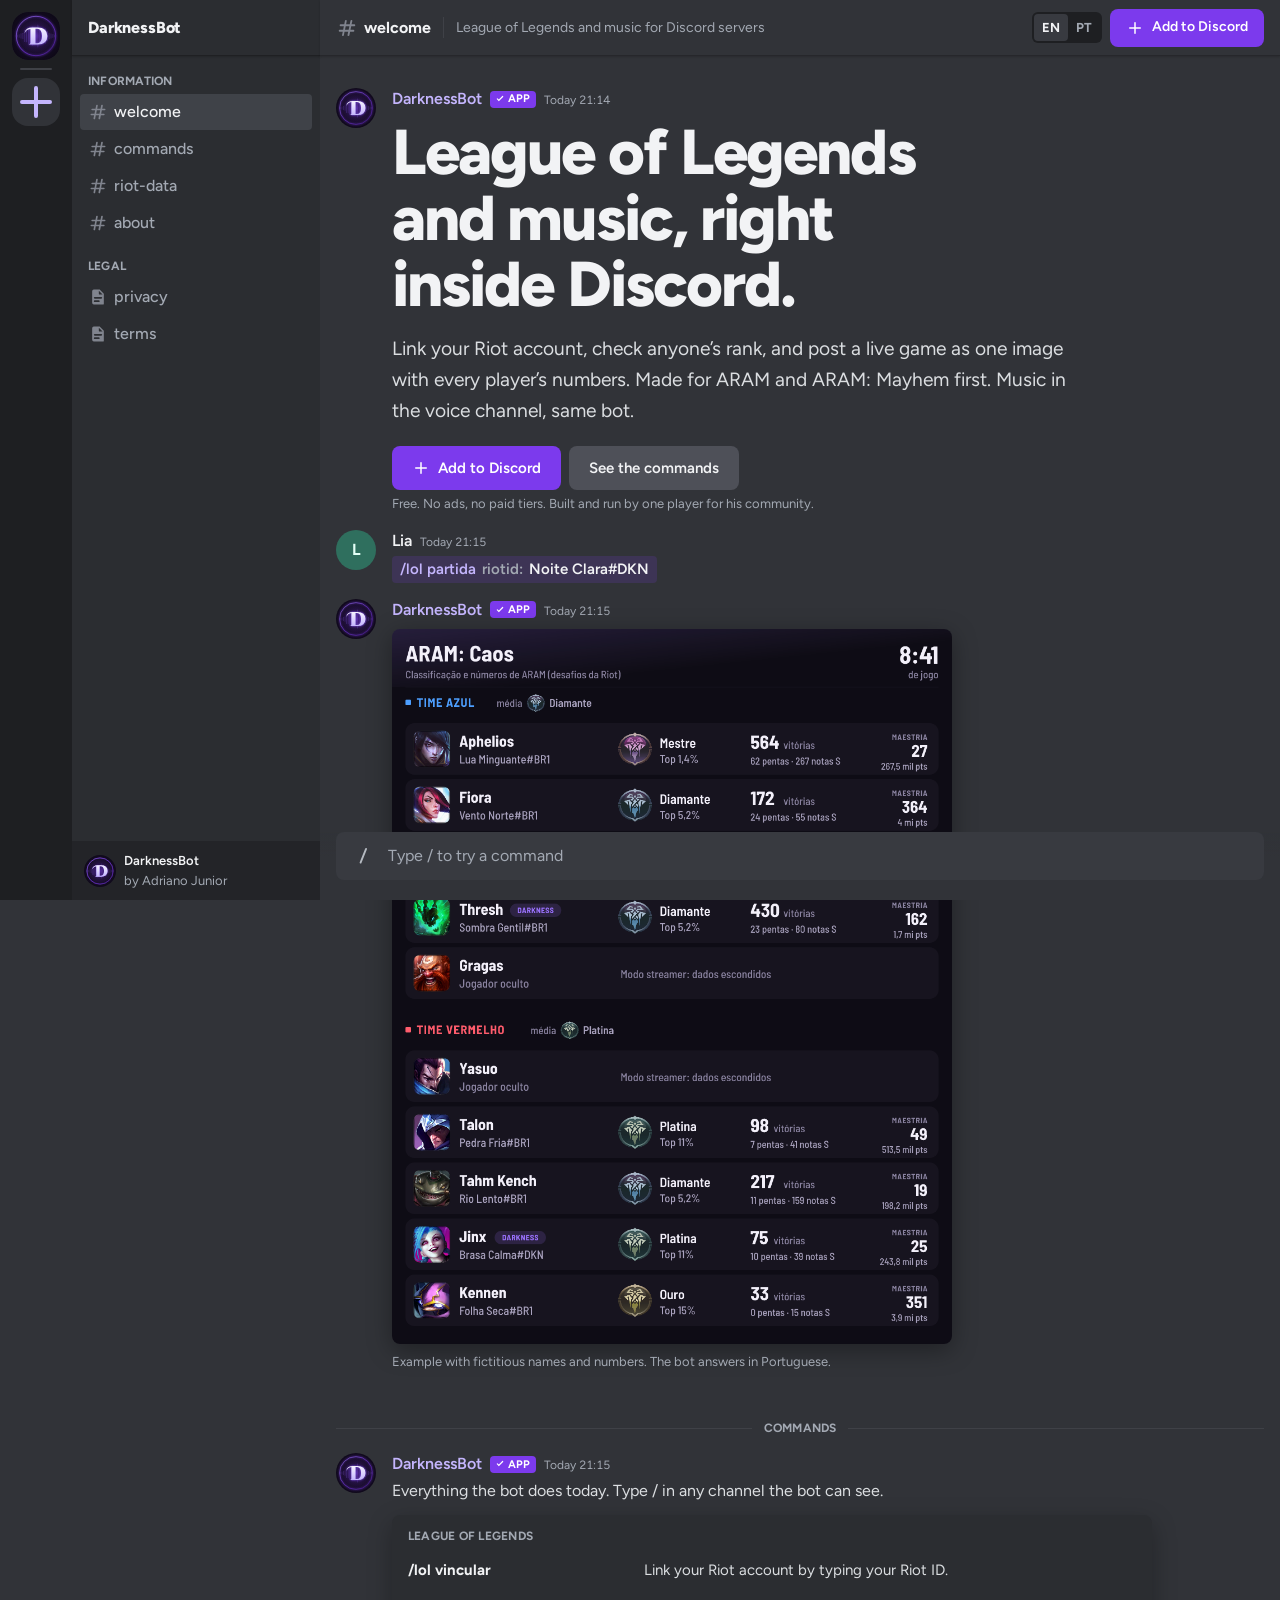
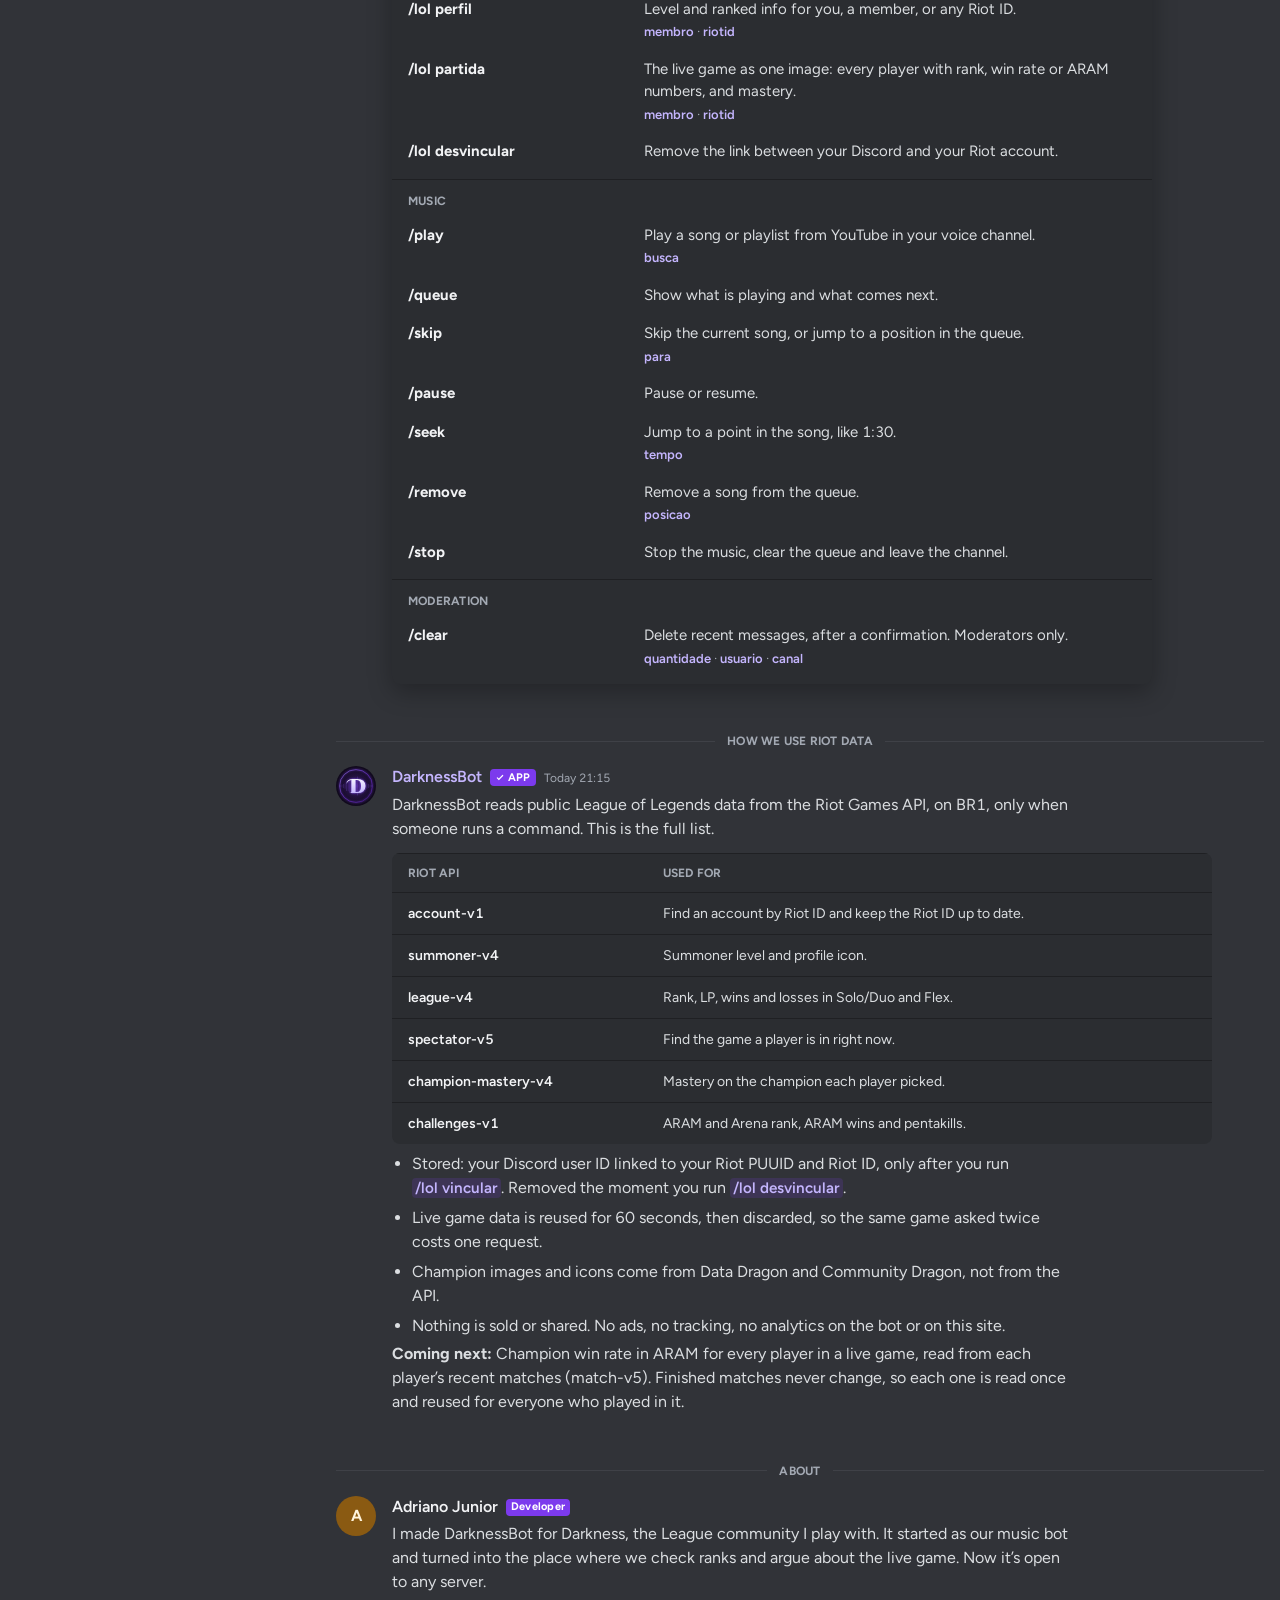
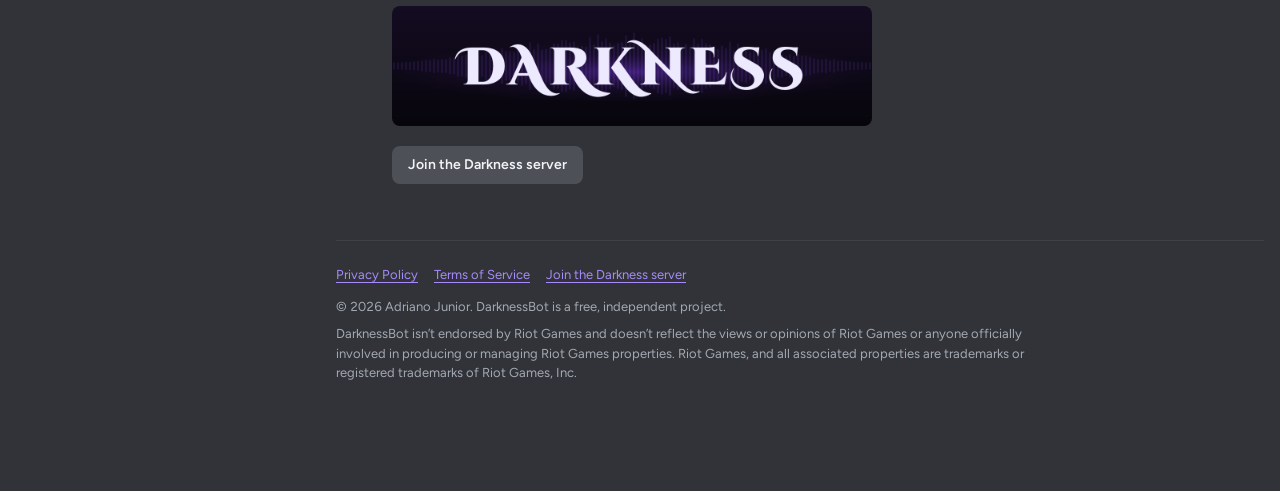
==== index.html @ 17e471e7 "Initial commit" ====
<!doctype html>
<html lang="en">
<head>
<meta charset="utf-8">
<meta name="viewport" content="width=device-width, initial-scale=1">
<meta http-equiv="Content-Security-Policy" content="default-src 'none'; img-src 'self'; style-src 'self'; font-src 'self'; script-src 'self'; base-uri 'none'; form-action 'none'">
<meta name="referrer" content="no-referrer">
<title>DarknessBot</title>
<meta name="description" content="Link your Riot account, check anyone’s rank, and post a live game as one image with every player’s numbers. Made for ARAM and ARAM: Mayhem first. Music in the voice channel, same bot.">
<meta name="theme-color" content="#313338">
<link rel="canonical" href="https://juniorstofel.github.io/darknessbot/index.html">
<link rel="alternate" hreflang="en" href="https://juniorstofel.github.io/darknessbot/index.html">
<link rel="alternate" hreflang="pt" href="https://juniorstofel.github.io/darknessbot/pt/index.html">
<link rel="icon" href="assets/img/avatar.svg" type="image/svg+xml">
<link rel="stylesheet" href="assets/site.css">
</head>
<body>
<a class="skip" href="#content">Skip to content</a>
<div class="app">
  <div class="rail" aria-hidden="true">
    <a class="rail-item rail-current" href="index.html" tabindex="-1"><img src="assets/img/avatar.svg" alt="" width="48" height="48"></a>
    <span class="rail-sep"></span>
    <a class="rail-item rail-add" href="https://discord.com/oauth2/authorize?client_id=1539409410491818075&permissions=3533824&integration_type=0&scope=bot+applications.commands" tabindex="-1" rel="noopener noreferrer"><svg viewBox="0 0 24 24" aria-hidden="true"><path fill="currentColor" d="M12 4a1 1 0 0 1 1 1v6h6a1 1 0 1 1 0 2h-6v6a1 1 0 1 1-2 0v-6H5a1 1 0 1 1 0-2h6V5a1 1 0 0 1 1-1Z"/></svg></a>
  </div>
  <aside class="side" id="channels" aria-label="DarknessBot">
    <div class="side-head"><a class="side-brand" href="index.html">DarknessBot</a></div>
    <nav aria-label="DarknessBot">
      <h2>Information</h2>
      <ul><li><a class="channel" href="#welcome" aria-current="page"><svg viewBox="0 0 24 24" aria-hidden="true"><path fill="currentColor" d="M10.9 3.2a1 1 0 0 1 .8 1.2L11 8h4l.8-4a1 1 0 1 1 2 .4L17 8h3a1 1 0 1 1 0 2h-3.4l-.8 4H19a1 1 0 1 1 0 2h-3.6l-.8 4a1 1 0 1 1-2-.4l.7-3.6h-4l-.7 4a1 1 0 1 1-2-.4L7.4 16H4a1 1 0 1 1 0-2h3.8l.8-4H5a1 1 0 0 1 0-2h4l.8-4a1 1 0 0 1 1.1-.8ZM10.6 10l-.8 4h4l.8-4h-4Z"/></svg><span>welcome</span></a></li><li><a class="channel" href="#commands"><svg viewBox="0 0 24 24" aria-hidden="true"><path fill="currentColor" d="M10.9 3.2a1 1 0 0 1 .8 1.2L11 8h4l.8-4a1 1 0 1 1 2 .4L17 8h3a1 1 0 1 1 0 2h-3.4l-.8 4H19a1 1 0 1 1 0 2h-3.6l-.8 4a1 1 0 1 1-2-.4l.7-3.6h-4l-.7 4a1 1 0 1 1-2-.4L7.4 16H4a1 1 0 1 1 0-2h3.8l.8-4H5a1 1 0 0 1 0-2h4l.8-4a1 1 0 0 1 1.1-.8ZM10.6 10l-.8 4h4l.8-4h-4Z"/></svg><span>commands</span></a></li><li><a class="channel" href="#riot-data"><svg viewBox="0 0 24 24" aria-hidden="true"><path fill="currentColor" d="M10.9 3.2a1 1 0 0 1 .8 1.2L11 8h4l.8-4a1 1 0 1 1 2 .4L17 8h3a1 1 0 1 1 0 2h-3.4l-.8 4H19a1 1 0 1 1 0 2h-3.6l-.8 4a1 1 0 1 1-2-.4l.7-3.6h-4l-.7 4a1 1 0 1 1-2-.4L7.4 16H4a1 1 0 1 1 0-2h3.8l.8-4H5a1 1 0 0 1 0-2h4l.8-4a1 1 0 0 1 1.1-.8ZM10.6 10l-.8 4h4l.8-4h-4Z"/></svg><span>riot-data</span></a></li><li><a class="channel" href="#about"><svg viewBox="0 0 24 24" aria-hidden="true"><path fill="currentColor" d="M10.9 3.2a1 1 0 0 1 .8 1.2L11 8h4l.8-4a1 1 0 1 1 2 .4L17 8h3a1 1 0 1 1 0 2h-3.4l-.8 4H19a1 1 0 1 1 0 2h-3.6l-.8 4a1 1 0 1 1-2-.4l.7-3.6h-4l-.7 4a1 1 0 1 1-2-.4L7.4 16H4a1 1 0 1 1 0-2h3.8l.8-4H5a1 1 0 0 1 0-2h4l.8-4a1 1 0 0 1 1.1-.8ZM10.6 10l-.8 4h4l.8-4h-4Z"/></svg><span>about</span></a></li></ul>
      <h2>Legal</h2>
      <ul><li><a class="channel" href="privacy.html"><svg viewBox="0 0 24 24" aria-hidden="true"><path fill="currentColor" d="M7 3h7l5 5v12a1 1 0 0 1-1 1H7a2 2 0 0 1-2-2V5a2 2 0 0 1 2-2Zm6 1.5V8a1 1 0 0 0 1 1h3.5L13 4.5ZM8 12a1 1 0 0 0 0 2h8a1 1 0 1 0 0-2H8Zm0 4a1 1 0 0 0 0 2h5a1 1 0 1 0 0-2H8Z"/></svg><span>privacy</span></a></li><li><a class="channel" href="terms.html"><svg viewBox="0 0 24 24" aria-hidden="true"><path fill="currentColor" d="M7 3h7l5 5v12a1 1 0 0 1-1 1H7a2 2 0 0 1-2-2V5a2 2 0 0 1 2-2Zm6 1.5V8a1 1 0 0 0 1 1h3.5L13 4.5ZM8 12a1 1 0 0 0 0 2h8a1 1 0 1 0 0-2H8Zm0 4a1 1 0 0 0 0 2h5a1 1 0 1 0 0-2H8Z"/></svg><span>terms</span></a></li></ul>
    </nav>
    <div class="side-foot"><img src="assets/img/avatar.svg" alt="" width="32" height="32"><div><strong>DarknessBot</strong>by Adriano Junior</div></div>
  </aside>
  <div class="channel-main">
    <header class="topbar">
      <button class="menu-btn" type="button" aria-controls="channels" aria-expanded="false" aria-label="Open channels" hidden><svg viewBox="0 0 24 24" aria-hidden="true"><path fill="currentColor" d="M4 6a1 1 0 0 1 1-1h14a1 1 0 1 1 0 2H5a1 1 0 0 1-1-1Zm0 6a1 1 0 0 1 1-1h14a1 1 0 1 1 0 2H5a1 1 0 0 1-1-1Zm1 5a1 1 0 1 0 0 2h14a1 1 0 1 0 0-2H5Z"/></svg></button>
      <div class="topbar-title"><svg viewBox="0 0 24 24" aria-hidden="true"><path fill="currentColor" d="M10.9 3.2a1 1 0 0 1 .8 1.2L11 8h4l.8-4a1 1 0 1 1 2 .4L17 8h3a1 1 0 1 1 0 2h-3.4l-.8 4H19a1 1 0 1 1 0 2h-3.6l-.8 4a1 1 0 1 1-2-.4l.7-3.6h-4l-.7 4a1 1 0 1 1-2-.4L7.4 16H4a1 1 0 1 1 0-2h3.8l.8-4H5a1 1 0 0 1 0-2h4l.8-4a1 1 0 0 1 1.1-.8ZM10.6 10l-.8 4h4l.8-4h-4Z"/></svg><span id="channel-name">welcome</span></div>
      <div class="topbar-topic">League of Legends and music for Discord servers</div>
      <div class="topbar-actions">
        <div class="lang" role="group" aria-label="Language / Idioma"><span aria-current="true">EN</span><a href="pt/index.html" hreflang="pt-BR" lang="pt-BR">PT</a></div>
        <a class="btn btn-primary" href="https://discord.com/oauth2/authorize?client_id=1539409410491818075&permissions=3533824&integration_type=0&scope=bot+applications.commands" rel="noopener noreferrer"><svg viewBox="0 0 24 24" aria-hidden="true"><path fill="currentColor" d="M12 4a1 1 0 0 1 1 1v6h6a1 1 0 1 1 0 2h-6v6a1 1 0 1 1-2 0v-6H5a1 1 0 1 1 0-2h6V5a1 1 0 0 1 1-1Z"/></svg><span>Add to Discord</span></a>
      </div>
    </header>
    <main class="stream" id="content">
      <section id="welcome" aria-labelledby="hero-title">
        <article class="msg hero">
          <img class="msg-avatar" src="assets/img/avatar.svg" alt="" width="40" height="40"><div class="msg-head"><span class="msg-name bot">DarknessBot</span><span class="badge"><svg viewBox="0 0 12 12" aria-hidden="true"><path fill="currentColor" d="M4.6 8.6 2.3 6.3a.7.7 0 0 1 1-1l1.3 1.3 4.1-4.1a.7.7 0 1 1 1 1L4.6 8.6Z"/></svg>APP</span><span class="msg-time">Today 21:14</span></div>
          <div class="msg-body">
            <h1 id="hero-title">League of Legends and music, right inside Discord.</h1>
            <p class="lede">Link your Riot account, check anyone’s rank, and post a live game as one image with every player’s numbers. Made for ARAM and ARAM: Mayhem first. Music in the voice channel, same bot.</p>
            <div class="actions">
              <a class="btn btn-primary btn-lg" href="https://discord.com/oauth2/authorize?client_id=1539409410491818075&permissions=3533824&integration_type=0&scope=bot+applications.commands" rel="noopener noreferrer"><svg viewBox="0 0 24 24" aria-hidden="true"><path fill="currentColor" d="M12 4a1 1 0 0 1 1 1v6h6a1 1 0 1 1 0 2h-6v6a1 1 0 1 1-2 0v-6H5a1 1 0 1 1 0-2h6V5a1 1 0 0 1 1-1Z"/></svg>Add to Discord</a>
              <a class="btn btn-secondary btn-lg" href="#commands">See the commands</a>
            </div>
            <p class="fine">Free. No ads, no paid tiers. Built and run by one player for his community.</p>
          </div>
        </article>
        <article class="msg">
          <div class="msg-avatar user" aria-hidden="true">L</div>
          <div class="msg-head"><span class="msg-name">Lia</span><span class="msg-time">Today 21:15</span></div>
          <div class="msg-body"><span class="slash">/lol partida <span class="opt">riotid:</span><span class="val">Noite Clara#DKN</span></span></div>
        </article>
        <article class="msg">
          <img class="msg-avatar" src="assets/img/avatar.svg" alt="" width="40" height="40"><div class="msg-head"><span class="msg-name bot">DarknessBot</span><span class="badge"><svg viewBox="0 0 12 12" aria-hidden="true"><path fill="currentColor" d="M4.6 8.6 2.3 6.3a.7.7 0 0 1 1-1l1.3 1.3 4.1-4.1a.7.7 0 1 1 1 1L4.6 8.6Z"/></svg>APP</span><span class="msg-time">Today 21:15</span></div>
          <div class="msg-body">
            <figure class="shot">
              <a href="assets/img/scoreboard-example.png"><img src="assets/img/scoreboard-example.png" width="1000" height="1276" alt="Example DarknessBot scoreboard for an ARAM: Mayhem game: two teams of five, each player with champion, Riot ID, ARAM rank, ARAM wins, pentakills and champion mastery." loading="eager" decoding="async"></a>
              <figcaption>Example with fictitious names and numbers. The bot answers in Portuguese.</figcaption>
            </figure>
          </div>
        </article>
      </section>

      <section id="commands" aria-labelledby="commands-title">
        <h2 class="divider" id="commands-title">Commands</h2>
        <article class="msg">
          <img class="msg-avatar" src="assets/img/avatar.svg" alt="" width="40" height="40"><div class="msg-head"><span class="msg-name bot">DarknessBot</span><span class="badge"><svg viewBox="0 0 12 12" aria-hidden="true"><path fill="currentColor" d="M4.6 8.6 2.3 6.3a.7.7 0 0 1 1-1l1.3 1.3 4.1-4.1a.7.7 0 1 1 1 1L4.6 8.6Z"/></svg>APP</span><span class="msg-time">Today 21:15</span></div>
          <div class="msg-body">
            <p>Everything the bot does today. Type / in any channel the bot can see.</p>
            <div class="picker"><div class="picker-group"><h3>League of Legends</h3><dl><div class="cmd"><dt>/lol vincular</dt><dd>Link your Riot account by typing your Riot ID.</dd></div><div class="cmd"><dt>/lol perfil</dt><dd>Level and ranked info for you, a member, or any Riot ID.<span class="opts"><code>membro</code> · <code>riotid</code></span></dd></div><div class="cmd"><dt>/lol partida</dt><dd>The live game as one image: every player with rank, win rate or ARAM numbers, and mastery.<span class="opts"><code>membro</code> · <code>riotid</code></span></dd></div><div class="cmd"><dt>/lol desvincular</dt><dd>Remove the link between your Discord and your Riot account.</dd></div></dl></div><div class="picker-group"><h3>Music</h3><dl><div class="cmd"><dt>/play</dt><dd>Play a song or playlist from YouTube in your voice channel.<span class="opts"><code>busca</code></span></dd></div><div class="cmd"><dt>/queue</dt><dd>Show what is playing and what comes next.</dd></div><div class="cmd"><dt>/skip</dt><dd>Skip the current song, or jump to a position in the queue.<span class="opts"><code>para</code></span></dd></div><div class="cmd"><dt>/pause</dt><dd>Pause or resume.</dd></div><div class="cmd"><dt>/seek</dt><dd>Jump to a point in the song, like 1:30.<span class="opts"><code>tempo</code></span></dd></div><div class="cmd"><dt>/remove</dt><dd>Remove a song from the queue.<span class="opts"><code>posicao</code></span></dd></div><div class="cmd"><dt>/stop</dt><dd>Stop the music, clear the queue and leave the channel.</dd></div></dl></div><div class="picker-group"><h3>Moderation</h3><dl><div class="cmd"><dt>/clear</dt><dd>Delete recent messages, after a confirmation. Moderators only.<span class="opts"><code>quantidade</code> · <code>usuario</code> · <code>canal</code></span></dd></div></dl></div></div>
          </div>
        </article>
      </section>

      <section id="riot-data" aria-labelledby="riot-title">
        <h2 class="divider" id="riot-title">How we use Riot data</h2>
        <article class="msg">
          <img class="msg-avatar" src="assets/img/avatar.svg" alt="" width="40" height="40"><div class="msg-head"><span class="msg-name bot">DarknessBot</span><span class="badge"><svg viewBox="0 0 12 12" aria-hidden="true"><path fill="currentColor" d="M4.6 8.6 2.3 6.3a.7.7 0 0 1 1-1l1.3 1.3 4.1-4.1a.7.7 0 1 1 1 1L4.6 8.6Z"/></svg>APP</span><span class="msg-time">Today 21:15</span></div>
          <div class="msg-body">
            <p>DarknessBot reads public League of Legends data from the Riot Games API, on BR1, only when someone runs a command. This is the full list.</p>
            <div class="data">
              <table>
                <caption class="visually-hidden">APIs and what each one is for</caption>
                <thead><tr><th scope="col">Riot API</th><th scope="col">Used for</th></tr></thead>
                <tbody><tr><td>account-v1</td><td>Find an account by Riot ID and keep the Riot ID up to date.</td></tr><tr><td>summoner-v4</td><td>Summoner level and profile icon.</td></tr><tr><td>league-v4</td><td>Rank, LP, wins and losses in Solo/Duo and Flex.</td></tr><tr><td>spectator-v5</td><td>Find the game a player is in right now.</td></tr><tr><td>champion-mastery-v4</td><td>Mastery on the champion each player picked.</td></tr><tr><td>challenges-v1</td><td>ARAM and Arena rank, ARAM wins and pentakills.</td></tr></tbody>
              </table>
            </div>
            <ul class="points"><li>Stored: your Discord user ID linked to your Riot PUUID and Riot ID, only after you run <code>/lol vincular</code>. Removed the moment you run <code>/lol desvincular</code>.</li><li>Live game data is reused for 60 seconds, then discarded, so the same game asked twice costs one request.</li><li>Champion images and icons come from Data Dragon and Community Dragon, not from the API.</li><li>Nothing is sold or shared. No ads, no tracking, no analytics on the bot or on this site.</li></ul>
            <p><strong>Coming next:</strong> Champion win rate in ARAM for every player in a live game, read from each player’s recent matches (match-v5). Finished matches never change, so each one is read once and reused for everyone who played in it.</p>
          </div>
        </article>
      </section>

      <section id="about" aria-labelledby="about-title">
        <h2 class="divider" id="about-title">about</h2>
        <article class="msg">
          <div class="msg-avatar user dev" aria-hidden="true">A</div>
          <div class="msg-head"><span class="msg-name">Adriano Junior</span><span class="badge">Developer</span></div>
          <div class="msg-body">
            <p>I made DarknessBot for Darkness, the League community I play with. It started as our music bot and turned into the place where we check ranks and argue about the live game. Now it’s open to any server.</p>
            <img class="banner-img" src="assets/img/darkness-banner.png" width="1200" height="300" alt="Darkness" loading="lazy" decoding="async">
            <div class="actions"><a class="btn btn-secondary" href="join.html" rel="noopener noreferrer">Join the Darkness server</a></div>
          </div>
        </article>
      </section>
      <div id="demo-replies" aria-live="polite"></div>
    </main>
    <footer class="footer">
      <nav aria-label="Legal">
        <a href="privacy.html">Privacy Policy</a>
        <a href="terms.html">Terms of Service</a>
        <a href="join.html" rel="noopener noreferrer">Join the Darkness server</a>
      </nav>
      <p>© 2026 Adriano Junior. DarknessBot is a free, independent project.</p>
      <p>DarknessBot isn’t endorsed by Riot Games and doesn’t reflect the views or opinions of Riot Games or anyone officially involved in producing or managing Riot Games properties. Riot Games, and all associated properties are trademarks or registered trademarks of Riot Games, Inc.</p>
    </footer>
    <div class="composer" hidden>
      <div class="composer-box">
        <svg viewBox="0 0 24 24" aria-hidden="true"><path fill="currentColor" d="M15.7 3.3a1 1 0 0 1 .6 1.3l-6 15a1 1 0 0 1-1.9-.7l6-15a1 1 0 0 1 1.3-.6Z"/></svg>
        <label class="visually-hidden" for="composer-input">Try a command</label>
        <input id="composer-input" type="text" autocomplete="off" spellcheck="false" role="combobox"
          aria-expanded="false" aria-controls="suggest" aria-autocomplete="list" placeholder="Type / to try a command"
          data-lang="en" data-you="You" data-avatar="assets/img/avatar.svg"
          data-board="assets/img/scoreboard-example.png" data-note="Example with fictitious names and numbers. The bot answers in Portuguese." data-alt="Example DarknessBot scoreboard for an ARAM: Mayhem game: two teams of five, each player with champion, Riot ID, ARAM rank, ARAM wins, pentakills and champion mastery.">
        <ul class="suggest" id="suggest" role="listbox" hidden></ul>
      </div>
    </div>
  </div>
</div>
<script src="assets/site.js" defer></script>
</body>
</html>
---- assets/site.css ----
@font-face {
  font-family: "Figtree";
  src: url("fonts/Figtree.ttf") format("truetype");
  font-weight: 300 900;
  font-display: swap;
}

:root {
  color-scheme: dark;
  --rail: #1e1f22;
  --panel: #2b2d31;
  --chat: #313338;
  --raise: #383a40;
  --line: #3f4147;
  --text: #dbdee1;
  --strong: #f2f3f5;
  --muted: #a3a9b3;
  --violet: #7c3aed;
  --violet-hover: #6d28d9;
  --violet-soft: #c4b5fd;
  --mention: rgba(124, 58, 237, 0.16);
  --link: #a78bfa;
  --focus: #c4b5fd;
  --blue: #4d9fff;
  --red: #ff5c6c;
  --radius: 8px;
  --mono: ui-monospace, "SFMono-Regular", "Cascadia Mono", Consolas, "Liberation Mono", monospace;
  --sans: "Figtree", system-ui, -apple-system, "Segoe UI", Roboto, sans-serif;
  --rail-w: 72px;
  --side-w: 248px;
}

*,
*::before,
*::after {
  box-sizing: border-box;
}

html {
  scroll-behavior: smooth;
  scroll-padding-top: 64px;
}

body {
  margin: 0;
  background: var(--chat);
  color: var(--text);
  font: 400 16px/1.5 var(--sans);
  font-variant-numeric: tabular-nums;
  -webkit-font-smoothing: antialiased;
  text-rendering: optimizeLegibility;
}

::selection {
  background: rgba(124, 58, 237, 0.45);
  color: var(--strong);
}

* {
  scrollbar-width: thin;
  scrollbar-color: #1a1b1e transparent;
}

*::-webkit-scrollbar {
  width: 10px;
}

*::-webkit-scrollbar-thumb {
  background: #1a1b1e;
  border-radius: 8px;
  border: 2px solid transparent;
  background-clip: content-box;
}

a {
  color: var(--link);
  text-decoration-thickness: 1px;
  text-underline-offset: 3px;
}

a:not(.btn):hover {
  color: var(--violet-soft);
}

:focus-visible {
  outline: 2px solid var(--focus);
  outline-offset: 2px;
  border-radius: 4px;
}

img,
svg {
  display: block;
  max-width: 100%;
}

/* Slash commands inside prose: Figtree bold in the bot's mention chip, as Discord sets them. */
code {
  padding: 1px 3px;
  border-radius: 4px;
  background: var(--mention);
  color: var(--violet-soft);
  font-family: var(--sans);
  font-weight: 600;
  font-size: 0.95em;
  white-space: nowrap;
}

.skip {
  position: absolute;
  left: 12px;
  top: -48px;
  z-index: 50;
  padding: 8px 12px;
  background: var(--violet);
  color: #fff;
  border-radius: var(--radius);
}

.skip:focus {
  top: 12px;
}

.visually-hidden {
  position: absolute;
  width: 1px;
  height: 1px;
  overflow: hidden;
  clip: rect(0 0 0 0);
  white-space: nowrap;
}

/* ---------- App frame: server rail, channel list, channel ---------- */

.app {
  display: grid;
  grid-template-columns: var(--rail-w) var(--side-w) minmax(0, 1fr);
  min-height: 100vh;
}

.rail {
  position: sticky;
  top: 0;
  height: 100vh;
  background: var(--rail);
  display: flex;
  flex-direction: column;
  align-items: center;
  gap: 8px;
  padding: 12px 0;
}

.rail-item {
  position: relative;
  width: 48px;
  height: 48px;
  border-radius: 16px;
  overflow: hidden;
  display: grid;
  place-items: center;
  background: var(--chat);
  color: #3ba55d;
  transition: border-radius 160ms cubic-bezier(0.16, 1, 0.3, 1), background 160ms;
}

.rail-item img {
  width: 48px;
  height: 48px;
}

.rail-current {
  position: relative;
}

.rail-current::before {
  content: "";
  position: absolute;
  left: -12px;
  top: 8px;
  width: 4px;
  height: 32px;
  border-radius: 0 4px 4px 0;
  background: var(--strong);
}

.rail-add {
  color: var(--violet-soft);
}

.rail-add:hover {
  border-radius: 14px;
  background: var(--violet);
  color: #fff;
}

.rail-sep {
  width: 32px;
  height: 2px;
  border-radius: 1px;
  background: var(--line);
}

.side {
  position: sticky;
  top: 0;
  height: 100vh;
  background: var(--panel);
  display: flex;
  flex-direction: column;
}

.side-head {
  height: 56px;
  flex: none;
  display: flex;
  align-items: center;
  padding: 0 16px;
  border-bottom: 1px solid #1f2023;
  box-shadow: 0 1px 2px rgba(0, 0, 0, 0.2);
}

.side-brand {
  font-weight: 800;
  font-size: 16px;
  letter-spacing: -0.01em;
  color: var(--strong);
  text-decoration: none;
}

.side nav {
  flex: 1;
  overflow-y: auto;
  padding: 16px 8px;
}

.side h2 {
  margin: 16px 8px 4px;
  font-size: 12px;
  font-weight: 700;
  letter-spacing: 0.02em;
  text-transform: uppercase;
  color: var(--muted);
}

.side h2:first-child {
  margin-top: 0;
}

.side ul {
  list-style: none;
  margin: 0;
  padding: 0;
}

.channel {
  display: flex;
  align-items: center;
  gap: 6px;
  padding: 6px 8px;
  margin: 1px 0;
  border-radius: 4px;
  color: var(--muted);
  text-decoration: none;
  font-weight: 500;
}

.channel svg {
  flex: none;
  width: 20px;
  height: 20px;
  color: #80848e;
}

.channel:hover {
  background: rgba(78, 80, 88, 0.3);
  color: var(--text);
}

.channel[aria-current] {
  background: rgba(78, 80, 88, 0.6);
  color: var(--strong);
}

.side-foot {
  flex: none;
  display: flex;
  align-items: center;
  gap: 8px;
  padding: 10px 12px;
  background: #232428;
  font-size: 13px;
  color: var(--muted);
}

.side-foot img {
  width: 32px;
  height: 32px;
  border-radius: 50%;
}

.side-foot strong {
  display: block;
  color: var(--strong);
  font-weight: 600;
}

/* ---------- Channel header ---------- */

.channel-main {
  min-width: 0;
  display: flex;
  flex-direction: column;
}

.topbar {
  position: sticky;
  top: 0;
  z-index: 20;
  height: 56px;
  display: flex;
  align-items: center;
  gap: 12px;
  padding: 0 16px;
  background: var(--chat);
  border-bottom: 1px solid #26272b;
  box-shadow: 0 1px 2px rgba(0, 0, 0, 0.18);
}

.topbar-title {
  display: flex;
  align-items: center;
  gap: 6px;
  min-width: 0;
  font-weight: 700;
  color: var(--strong);
}

.topbar-title svg {
  width: 22px;
  height: 22px;
  color: #80848e;
  flex: none;
}

.topbar-topic {
  min-width: 0;
  overflow: hidden;
  white-space: nowrap;
  text-overflow: ellipsis;
  padding-left: 12px;
  border-left: 1px solid var(--line);
  color: var(--muted);
  font-size: 14px;
}

.topbar-actions {
  margin-left: auto;
  display: flex;
  align-items: center;
  gap: 8px;
  flex: none;
}

.lang {
  display: inline-flex;
  padding: 2px;
  border-radius: 6px;
  background: var(--rail);
  font-size: 13px;
  font-weight: 700;
}

.lang a,
.lang span {
  padding: 4px 8px;
  border-radius: 4px;
  text-decoration: none;
  color: var(--muted);
}

.lang a:hover {
  color: var(--strong);
}

.lang [aria-current] {
  background: var(--raise);
  color: var(--strong);
}

.menu-btn {
  display: none;
}

/* ---------- Buttons (Discord component style, DarknessBot violet) ---------- */

.btn {
  display: inline-flex;
  align-items: center;
  justify-content: center;
  gap: 8px;
  min-height: 38px;
  padding: 8px 16px;
  border: 0;
  border-radius: var(--radius);
  font: 600 14px/1.2 var(--sans);
  text-decoration: none;
  cursor: pointer;
  transition: background 120ms, transform 120ms;
}

.btn svg {
  width: 18px;
  height: 18px;
}

.btn-primary {
  background: var(--violet);
  color: #fff;
}

.btn-primary:hover {
  background: var(--violet-hover);
  color: #fff;
}

.btn-secondary {
  background: #4e5058;
  color: var(--strong);
}

.btn-secondary:hover {
  background: #6d6f78;
  color: var(--strong);
}

.btn:active {
  transform: translateY(1px);
}

.btn-lg {
  min-height: 44px;
  padding: 10px 20px;
  font-size: 15px;
}

/* ---------- Message stream ---------- */

.stream {
  flex: 1;
  padding: 24px 0 8px;
}

.divider {
  display: flex;
  align-items: center;
  gap: 12px;
  margin: 40px 16px 8px;
  color: var(--muted);
  font-size: 12px;
  font-weight: 700;
  letter-spacing: 0.02em;
  text-transform: uppercase;
}

.divider::before,
.divider::after {
  content: "";
  flex: 1;
  height: 1px;
  background: var(--line);
}

.msg {
  display: grid;
  grid-template-columns: 40px minmax(0, 1fr);
  column-gap: 16px;
  padding: 8px 48px 8px 16px;
}

.msg + .msg.cont {
  padding-top: 0;
}

.msg:hover {
  background: rgba(2, 2, 2, 0.06);
}

.msg-avatar {
  width: 40px;
  height: 40px;
  border-radius: 50%;
  overflow: hidden;
  grid-row: span 2;
}

.msg-avatar.user {
  display: grid;
  place-items: center;
  background: #2f6f5e;
  color: #e3fff6;
  font-weight: 700;
}

.msg-avatar.dev {
  background: #8a5a12;
  color: #fff4dc;
}

.msg-head {
  display: flex;
  align-items: baseline;
  flex-wrap: wrap;
  gap: 4px 8px;
  line-height: 1.4;
}

.msg-name {
  font-weight: 600;
  color: var(--strong);
}

.msg-name.bot {
  color: var(--violet-soft);
}

.badge {
  display: inline-flex;
  align-items: center;
  gap: 3px;
  padding: 0 5px;
  height: 17px;
  border-radius: 4px;
  background: var(--violet);
  color: #fff;
  font-size: 11px;
  font-weight: 700;
  letter-spacing: 0.02em;
  align-self: center;
}

.badge svg {
  width: 10px;
  height: 10px;
}

.msg-time {
  font-size: 12px;
  color: var(--muted);
}

.msg-body {
  min-width: 0;
  color: var(--text);
}

.msg-body p {
  margin: 4px 0 0;
  max-width: 68ch;
}

.slash {
  display: inline-flex;
  align-items: center;
  gap: 6px;
  margin-top: 4px;
  padding: 2px 8px;
  border-radius: 4px;
  background: var(--mention);
  color: var(--violet-soft);
  font-weight: 600;
  font-size: 15px;
}

.slash .opt {
  color: var(--muted);
}

.slash .val {
  color: var(--strong);
}

/* The bot's opening message carries the page's thesis at display scale. */
.hero .msg-body h1 {
  margin: 10px 0 0;
  max-width: 17ch;
  font-size: clamp(2.25rem, 1.4rem + 3.2vw, 4rem);
  line-height: 1.04;
  letter-spacing: -0.03em;
  font-weight: 800;
  color: var(--strong);
  text-wrap: balance;
}

.hero .lede {
  margin-top: 16px;
  max-width: 58ch;
  font-size: clamp(1.05rem, 0.98rem + 0.3vw, 1.2rem);
  line-height: 1.6;
  color: var(--text);
}

.actions {
  display: flex;
  flex-wrap: wrap;
  gap: 8px;
  margin-top: 20px;
}

.fine {
  margin-top: 12px;
  font-size: 13px;
  color: var(--muted);
}

.shot {
  margin: 8px 0 0;
  max-width: 560px;
}

.shot a {
  display: block;
  border-radius: var(--radius);
}

.shot img {
  width: 100%;
  height: auto;
  border-radius: var(--radius);
  box-shadow: 0 6px 24px rgba(0, 0, 0, 0.35);
}

.shot figcaption {
  margin-top: 8px;
  font-size: 13px;
  color: var(--muted);
}

/* ---------- Slash command picker (commands section) ---------- */

.picker {
  margin-top: 12px;
  max-width: 760px;
  border-radius: var(--radius);
  background: var(--panel);
  box-shadow: 0 8px 24px rgba(0, 0, 0, 0.28);
  overflow: hidden;
}

.picker-group {
  padding: 8px 0;
}

.picker-group + .picker-group {
  border-top: 1px solid #1f2023;
}

.picker-group h3 {
  margin: 4px 16px 6px;
  font-size: 12px;
  font-weight: 700;
  letter-spacing: 0.02em;
  text-transform: uppercase;
  color: var(--muted);
}

.picker dl {
  margin: 0;
}

.cmd {
  display: grid;
  grid-template-columns: minmax(150px, 220px) minmax(0, 1fr);
  gap: 4px 16px;
  padding: 8px 16px;
}

.cmd:hover {
  background: var(--raise);
}

.cmd dt {
  font-weight: 700;
  font-size: 15px;
  color: var(--strong);
}

.cmd dd {
  margin: 0;
  color: var(--text);
  font-size: 15px;
}

.cmd .opts {
  display: block;
  margin-top: 2px;
  font-size: 13px;
  color: var(--muted);
}

.cmd .opts code {
  padding: 0;
  background: none;
  font-size: 13px;
}

.banner-img {
  margin-top: 12px;
  max-width: 480px;
  width: 100%;
  height: auto;
  border-radius: var(--radius);
}

.backdrop {
  display: none;
}

/* ---------- Riot data table ---------- */

.data {
  margin-top: 12px;
  max-width: 820px;
  border-radius: var(--radius);
  background: var(--panel);
  overflow-x: auto;
}

.data table {
  width: 100%;
  border-collapse: collapse;
  font-size: 14px;
}

.data caption {
  text-align: left;
  padding: 12px 16px 4px;
  font-weight: 700;
  color: var(--strong);
}

.data th,
.data td {
  text-align: left;
  vertical-align: top;
  padding: 10px 16px;
  border-top: 1px solid #1f2023;
}

.data th {
  font-size: 12px;
  font-weight: 700;
  letter-spacing: 0.02em;
  text-transform: uppercase;
  color: var(--muted);
}

.data td:first-child {
  font-weight: 600;
  font-size: 14px;
  color: var(--strong);
  white-space: nowrap;
}

.points {
  margin: 8px 0 0;
  padding-left: 20px;
  max-width: 68ch;
}

.points li + li {
  margin-top: 6px;
}

/* ---------- Composer (signature interaction) ---------- */

.composer {
  position: sticky;
  bottom: 0;
  z-index: 15;
  padding: 0 16px 20px;
  background: linear-gradient(to bottom, rgba(49, 51, 56, 0), var(--chat) 24px);
}

.composer-box {
  position: relative;
  display: flex;
  align-items: center;
  gap: 12px;
  min-height: 48px;
  padding: 0 16px;
  border-radius: var(--radius);
  background: var(--raise);
}

.composer-box svg {
  width: 22px;
  height: 22px;
  color: #b5bac1;
  flex: none;
}

.composer input {
  flex: 1;
  min-width: 0;
  height: 48px;
  border: 0;
  background: transparent;
  color: var(--strong);
  font: 400 16px var(--sans);
  caret-color: var(--violet-soft);
}

.composer input::placeholder {
  color: var(--muted);
}

.composer input:focus {
  outline: none;
}

.composer-box:focus-within {
  box-shadow: 0 0 0 2px var(--focus);
}

.suggest {
  position: absolute;
  left: 0;
  right: 0;
  bottom: calc(100% + 8px);
  max-height: min(360px, 50vh);
  overflow-y: auto;
  margin: 0;
  padding: 8px 0;
  list-style: none;
  border-radius: var(--radius);
  background: var(--panel);
  box-shadow: 0 8px 24px rgba(0, 0, 0, 0.4);
}

.suggest[hidden] {
  display: none;
}

.suggest li {
  display: flex;
  gap: 12px;
  align-items: baseline;
  padding: 8px 16px;
  cursor: pointer;
}

.suggest li[aria-selected="true"] {
  background: var(--raise);
}

.suggest b {
  font-weight: 700;
  color: var(--strong);
  white-space: nowrap;
}

.suggest span {
  color: var(--muted);
  font-size: 14px;
  overflow: hidden;
  white-space: nowrap;
  text-overflow: ellipsis;
}

.reply-enter {
  animation: reply 320ms cubic-bezier(0.16, 1, 0.3, 1);
}

@keyframes reply {
  from {
    opacity: 0.4;
    transform: translateY(8px);
  }
  to {
    opacity: 1;
    transform: none;
  }
}

/* Demo replies built from bot-style cards */
.card {
  margin-top: 8px;
  max-width: 460px;
  border-radius: var(--radius);
  background: var(--panel);
  border: 1px solid #1f2023;
  padding: 14px 16px;
}

.card-row {
  display: flex;
  align-items: center;
  gap: 12px;
}

.card h4 {
  margin: 0;
  font-size: 18px;
  color: var(--strong);
}

.card .sub {
  font-size: 13px;
  color: var(--muted);
}

.card dl {
  display: grid;
  grid-template-columns: auto 1fr;
  gap: 4px 16px;
  margin: 12px 0 0;
  font-size: 14px;
}

.card dt {
  color: var(--muted);
}

.card dd {
  margin: 0;
  color: var(--strong);
}

.bar {
  height: 6px;
  margin-top: 10px;
  border-radius: 3px;
  background: #1f2023;
  overflow: hidden;
}

.bar i {
  display: block;
  height: 100%;
  width: 38%;
  background: var(--violet);
}

/* ---------- Footer ---------- */

.footer {
  margin: 40px 16px 0;
  padding: 24px 0 32px;
  border-top: 1px solid var(--line);
  color: var(--muted);
  font-size: 13px;
}

.footer p {
  margin: 0 0 8px;
  max-width: 90ch;
}

.footer nav {
  display: flex;
  flex-wrap: wrap;
  gap: 8px 16px;
  margin-bottom: 12px;
}

/* ---------- Document pages (privacy, terms) ---------- */

.doc {
  padding: 32px 16px 0 72px;
  max-width: 860px;
}

.doc h1 {
  margin: 0;
  font-size: clamp(2rem, 1.6rem + 1.6vw, 2.75rem);
  line-height: 1.1;
  letter-spacing: -0.02em;
  color: var(--strong);
}

.doc .updated {
  margin-top: 8px;
  color: var(--muted);
  font-size: 14px;
}

.doc h2 {
  margin: 40px 0 8px;
  font-size: 1.25rem;
  color: var(--strong);
}

.doc p,
.doc li {
  max-width: 70ch;
  line-height: 1.65;
}

.doc ul {
  padding-left: 20px;
}

.doc li + li {
  margin-top: 6px;
}

/* ---------- Narrow screens ---------- */

@media (max-width: 1000px) {
  :root {
    --side-w: 220px;
  }
  .topbar-topic {
    display: none;
  }
}

@media (max-width: 760px) {
  .app {
    grid-template-columns: minmax(0, 1fr);
  }
  .rail {
    display: none;
  }
  .side {
    position: fixed;
    inset: 0 auto 0 0;
    z-index: 40;
    width: min(300px, 86vw);
    transform: translateX(-100%);
    transition: transform 220ms cubic-bezier(0.16, 1, 0.3, 1);
    box-shadow: 8px 0 24px rgba(0, 0, 0, 0.4);
  }
  .side.is-open {
    transform: none;
  }
  .backdrop.is-open {
    display: block;
    position: fixed;
    inset: 0;
    z-index: 35;
    border: 0;
    background: rgba(0, 0, 0, 0.55);
    cursor: pointer;
  }
  .menu-btn {
    display: inline-grid;
    place-items: center;
    width: 36px;
    height: 36px;
    margin-left: -8px;
    border: 0;
    border-radius: 6px;
    background: transparent;
    color: var(--muted);
    cursor: pointer;
  }
  .menu-btn svg {
    width: 22px;
    height: 22px;
  }
  .topbar {
    padding: 0 12px;
    gap: 8px;
  }
  .topbar-actions .btn span {
    position: absolute;
    width: 1px;
    height: 1px;
    overflow: hidden;
    clip: rect(0 0 0 0);
    white-space: nowrap;
  }
  .data thead {
    display: none;
  }
  .data tr {
    display: block;
    padding: 10px 16px;
    border-top: 1px solid #1f2023;
  }
  .data td {
    display: block;
    padding: 0;
    border: 0;
  }
  .data td:first-child {
    margin-bottom: 2px;
  }
  .topbar-actions .btn {
    padding: 8px 10px;
  }
  .msg {
    grid-template-columns: 32px minmax(0, 1fr);
    column-gap: 12px;
    padding: 8px 16px;
  }
  .msg-avatar {
    width: 32px;
    height: 32px;
  }
  .cmd {
    grid-template-columns: minmax(0, 1fr);
  }
  .doc {
    padding: 24px 16px 0;
  }
  .composer {
    padding: 0 12px 12px;
  }
}

@media (prefers-reduced-motion: reduce) {
  html {
    scroll-behavior: auto;
  }
  *,
  *::before,
  *::after {
    animation: none !important;
    transition: none !important;
  }
}
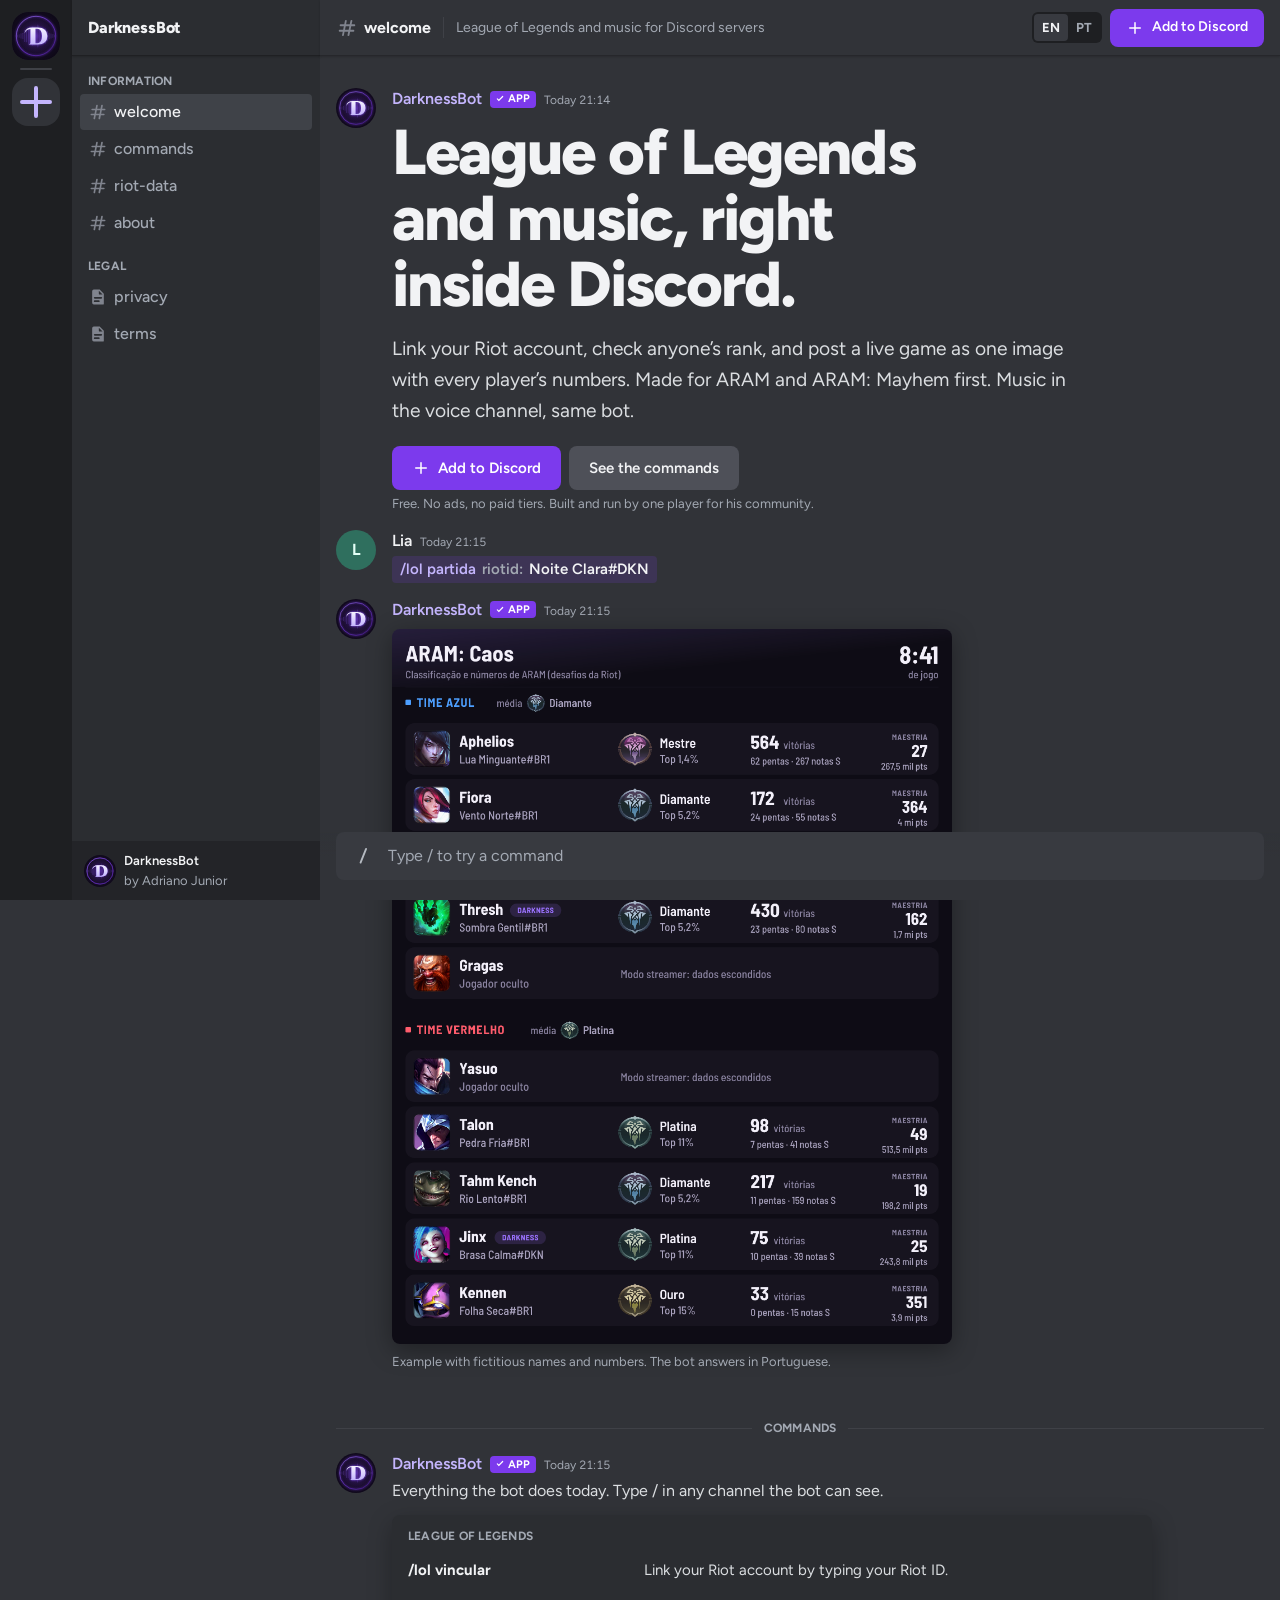
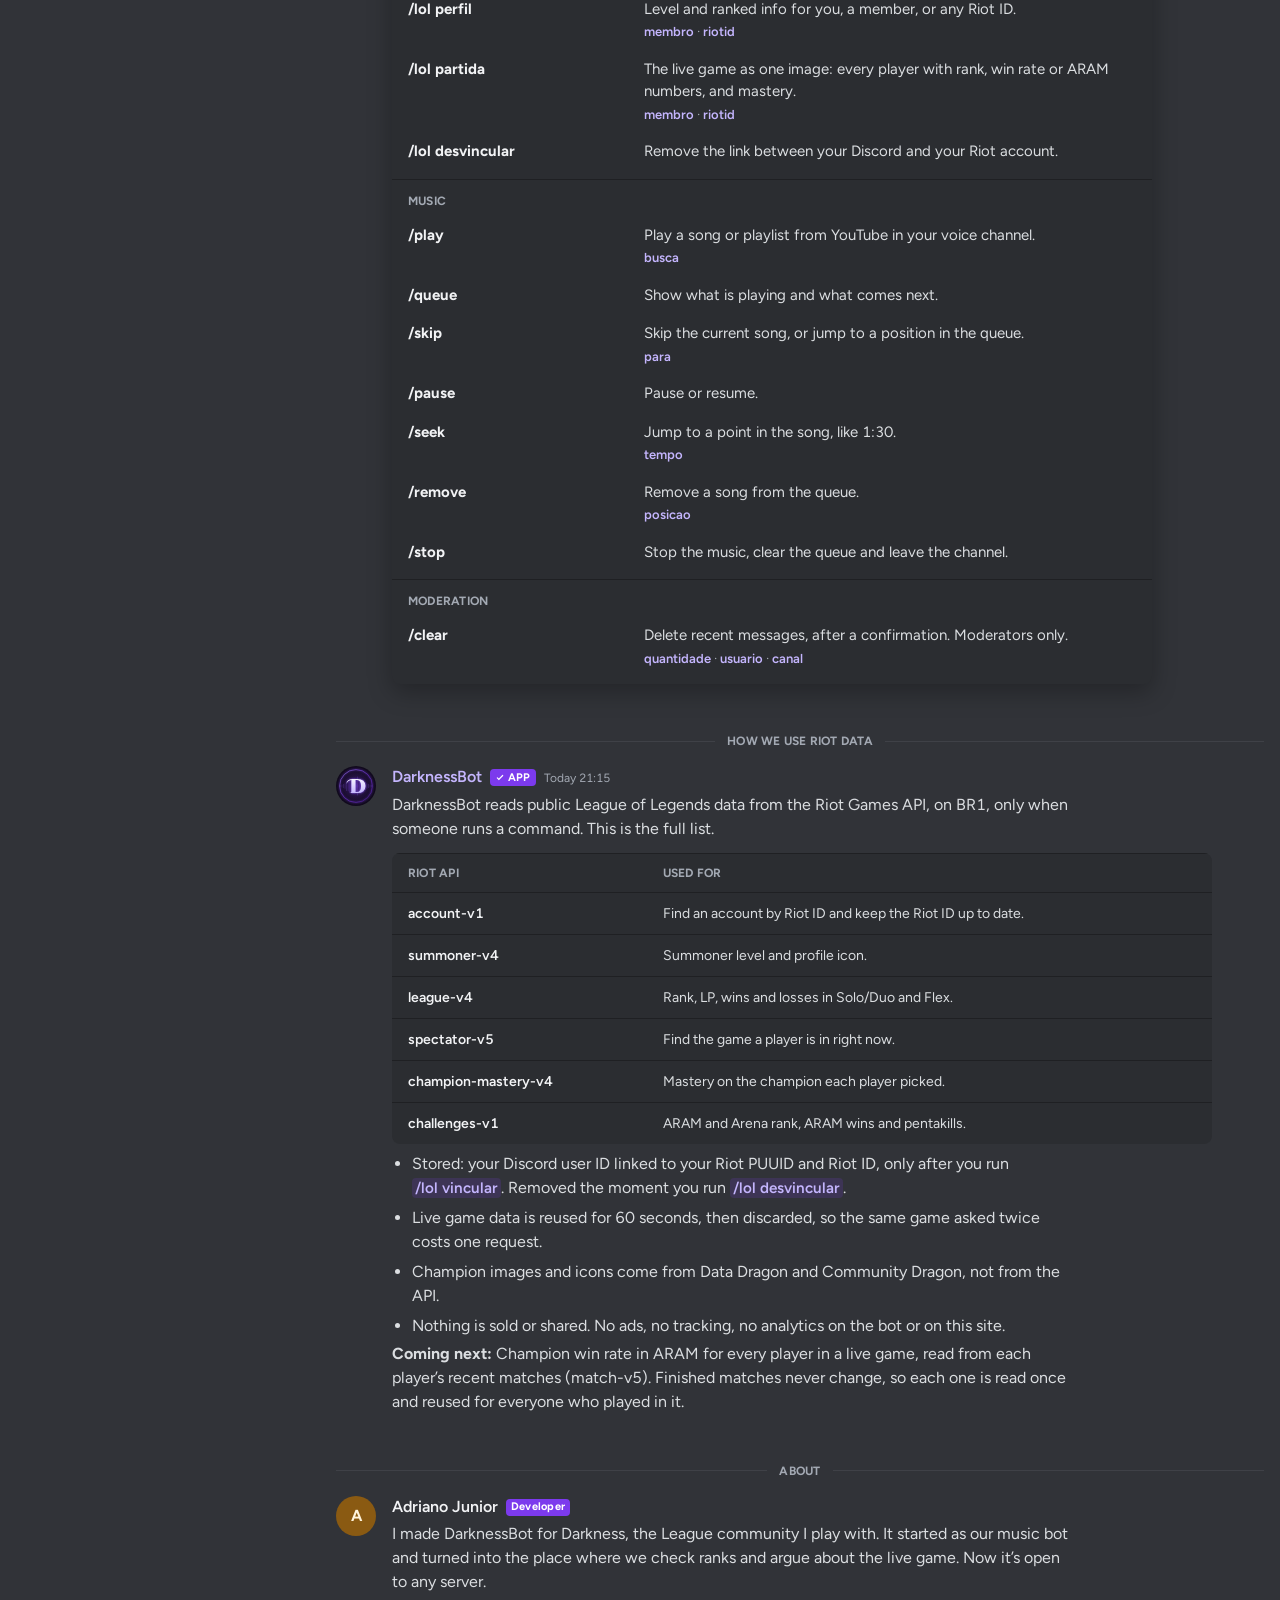
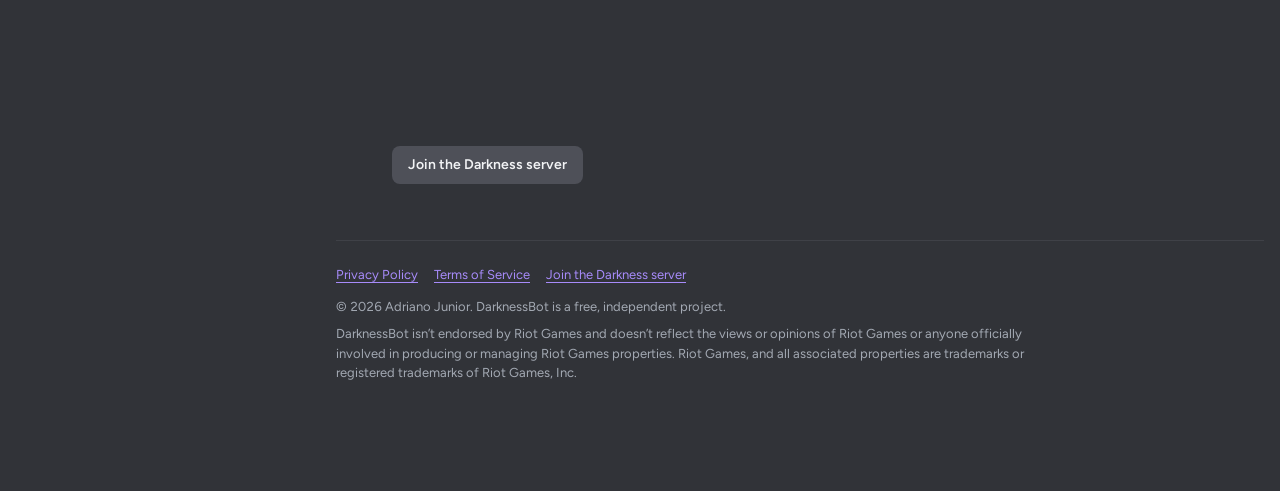
==== commit 4a75e76d: "corrige endereço do site" ====
--- a/index.html
+++ b/index.html
@@ -8,9 +8,9 @@
 <title>DarknessBot</title>
 <meta name="description" content="Link your Riot account, check anyone’s rank, and post a live game as one image with every player’s numbers. Made for ARAM and ARAM: Mayhem first. Music in the voice channel, same bot.">
 <meta name="theme-color" content="#313338">
-<link rel="canonical" href="https://juniorstofel.github.io/darknessbot/index.html">
-<link rel="alternate" hreflang="en" href="https://juniorstofel.github.io/darknessbot/index.html">
-<link rel="alternate" hreflang="pt" href="https://juniorstofel.github.io/darknessbot/pt/index.html">
+<link rel="canonical" href="https://juniorstofel.github.io/Darknessbot-website/index.html">
+<link rel="alternate" hreflang="en" href="https://juniorstofel.github.io/Darknessbot-website/index.html">
+<link rel="alternate" hreflang="pt" href="https://juniorstofel.github.io/Darknessbot-website/pt/index.html">
 <link rel="icon" href="assets/img/avatar.svg" type="image/svg+xml">
 <link rel="stylesheet" href="assets/site.css">
 </head>
